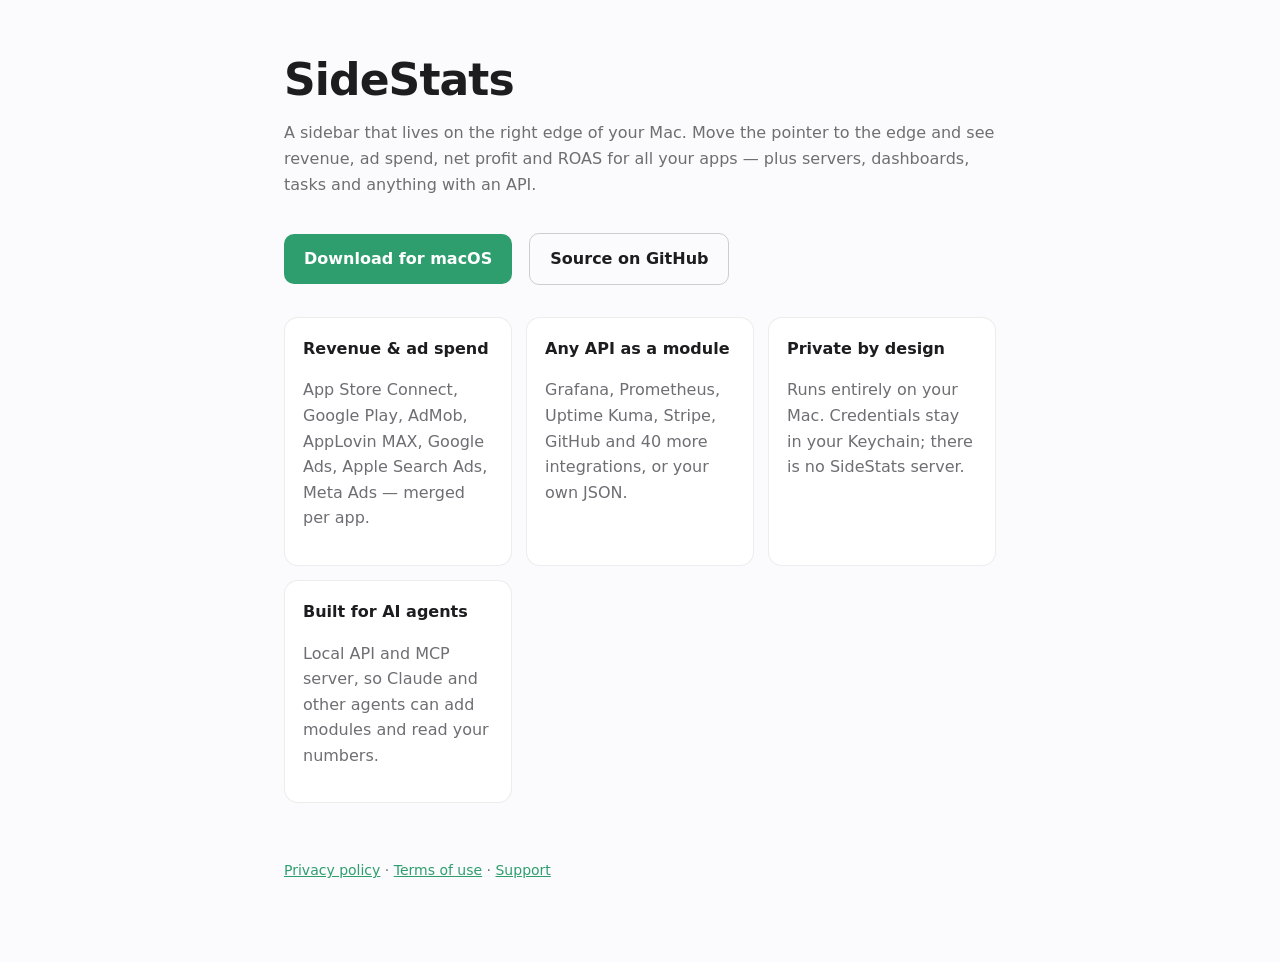
==== docs/index.html @ 0273ce3b "Website: landing, privacy policy, terms (GitHub Pages) Co-Authored-By: Claude Opus 5.5 <noreply@anth" ====
<!doctype html><html lang="en"><head><meta charset="utf-8"><meta name="viewport" content="width=device-width,initial-scale=1">
<title>SideStats — your app revenue & ad spend, at the edge of your Mac</title>
<meta name="description" content="A macOS sidebar for indie developers: App Store, Google Play, AdMob, Google Ads, Apple Search Ads and Meta in one glance, plus any API as a live module.">
<link rel="stylesheet" href="style.css"></head><body><main>
<h1>SideStats</h1>
<p>A sidebar that lives on the right edge of your Mac. Move the pointer to the edge and see revenue, ad spend, net profit and ROAS for all your apps — plus servers, dashboards, tasks and anything with an API.</p>
<a class="cta" href="https://github.com/erayerturk/sidestats/releases/latest">Download for macOS</a>
<a class="cta secondary" href="https://github.com/erayerturk/sidestats">Source on GitHub</a>
<div class="grid">
<div class="card"><b>Revenue & ad spend</b><p>App Store Connect, Google Play, AdMob, AppLovin MAX, Google Ads, Apple Search Ads, Meta Ads — merged per app.</p></div>
<div class="card"><b>Any API as a module</b><p>Grafana, Prometheus, Uptime Kuma, Stripe, GitHub and 40 more integrations, or your own JSON.</p></div>
<div class="card"><b>Private by design</b><p>Runs entirely on your Mac. Credentials stay in your Keychain; there is no SideStats server.</p></div>
<div class="card"><b>Built for AI agents</b><p>Local API and MCP server, so Claude and other agents can add modules and read your numbers.</p></div>
</div>
<footer><a href="privacy.html">Privacy policy</a> · <a href="terms.html">Terms of use</a> · <a href="https://github.com/erayerturk/sidestats/issues">Support</a></footer>
</main></body></html>
---- docs/style.css ----
:root{color-scheme:light dark;--fg:#1d1d1f;--muted:#6e6e73;--bg:#fbfbfd;--card:#fff;--accent:#2f9e6e}
@media (prefers-color-scheme:dark){:root{--fg:#f5f5f7;--muted:#a1a1a6;--bg:#111214;--card:#1c1d20}}
*{box-sizing:border-box}body{margin:0;font:16px/1.6 -apple-system,BlinkMacSystemFont,"SF Pro Text",system-ui,sans-serif;color:var(--fg);background:var(--bg)}
main{max-width:760px;margin:0 auto;padding:56px 24px 80px}h1{font-size:44px;line-height:1.1;margin:0 0 12px;letter-spacing:-.02em}
h2{margin-top:40px;font-size:22px}p,li{color:var(--muted)}a{color:var(--accent)}
.cta{display:inline-block;margin:20px 12px 0 0;padding:12px 20px;border-radius:10px;background:var(--accent);color:#fff;text-decoration:none;font-weight:600}
.cta.secondary{background:transparent;color:var(--fg);border:1px solid color-mix(in srgb,var(--fg) 20%,transparent)}
.grid{display:grid;grid-template-columns:repeat(auto-fit,minmax(220px,1fr));gap:14px;margin-top:32px}
.card{background:var(--card);border-radius:14px;padding:18px;border:1px solid color-mix(in srgb,var(--fg) 8%,transparent)}.card b{color:var(--fg)}
footer{margin-top:56px;font-size:14px;color:var(--muted)}
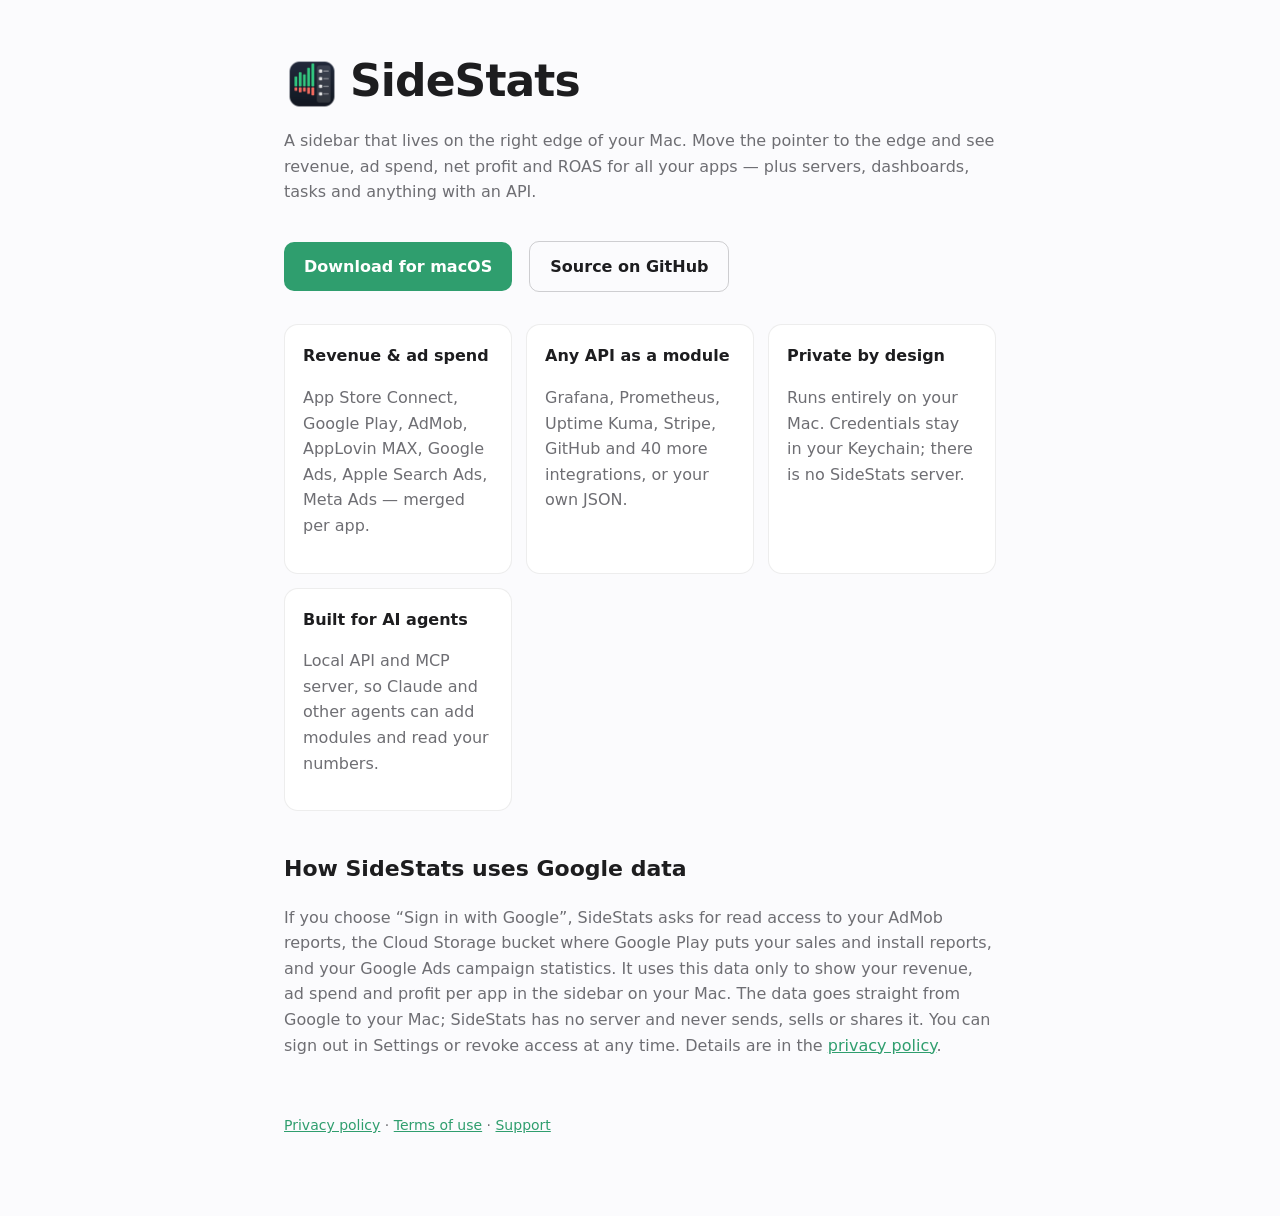
==== commit 9a42c29a: "docs: logo and Google data usage section for OAuth verification Co-Authored-By: Claude Opus 5.5 <nor" ====
--- a/docs/index.html
+++ b/docs/index.html
@@ -2,7 +2,7 @@
 <title>SideStats — your app revenue & ad spend, at the edge of your Mac</title>
 <meta name="description" content="A macOS sidebar for indie developers: App Store, Google Play, AdMob, Google Ads, Apple Search Ads and Meta in one glance, plus any API as a live module.">
 <link rel="stylesheet" href="style.css"></head><body><main>
-<h1>SideStats</h1>
+<h1><img src="img/logo-120.png" alt="SideStats logo" width="56" height="56" style="vertical-align:middle;margin-right:10px">SideStats</h1>
 <p>A sidebar that lives on the right edge of your Mac. Move the pointer to the edge and see revenue, ad spend, net profit and ROAS for all your apps — plus servers, dashboards, tasks and anything with an API.</p>
 <a class="cta" href="https://github.com/erayerturk/sidestats/releases/latest">Download for macOS</a>
 <a class="cta secondary" href="https://github.com/erayerturk/sidestats">Source on GitHub</a>
@@ -12,5 +12,7 @@
 <div class="card"><b>Private by design</b><p>Runs entirely on your Mac. Credentials stay in your Keychain; there is no SideStats server.</p></div>
 <div class="card"><b>Built for AI agents</b><p>Local API and MCP server, so Claude and other agents can add modules and read your numbers.</p></div>
 </div>
+<h2>How SideStats uses Google data</h2>
+<p>If you choose “Sign in with Google”, SideStats asks for read access to your AdMob reports, the Cloud Storage bucket where Google Play puts your sales and install reports, and your Google Ads campaign statistics. It uses this data only to show your revenue, ad spend and profit per app in the sidebar on your Mac. The data goes straight from Google to your Mac; SideStats has no server and never sends, sells or shares it. You can sign out in Settings or revoke access at any time. Details are in the <a href="privacy.html">privacy policy</a>.</p>
 <footer><a href="privacy.html">Privacy policy</a> · <a href="terms.html">Terms of use</a> · <a href="https://github.com/erayerturk/sidestats/issues">Support</a></footer>
 </main></body></html>
